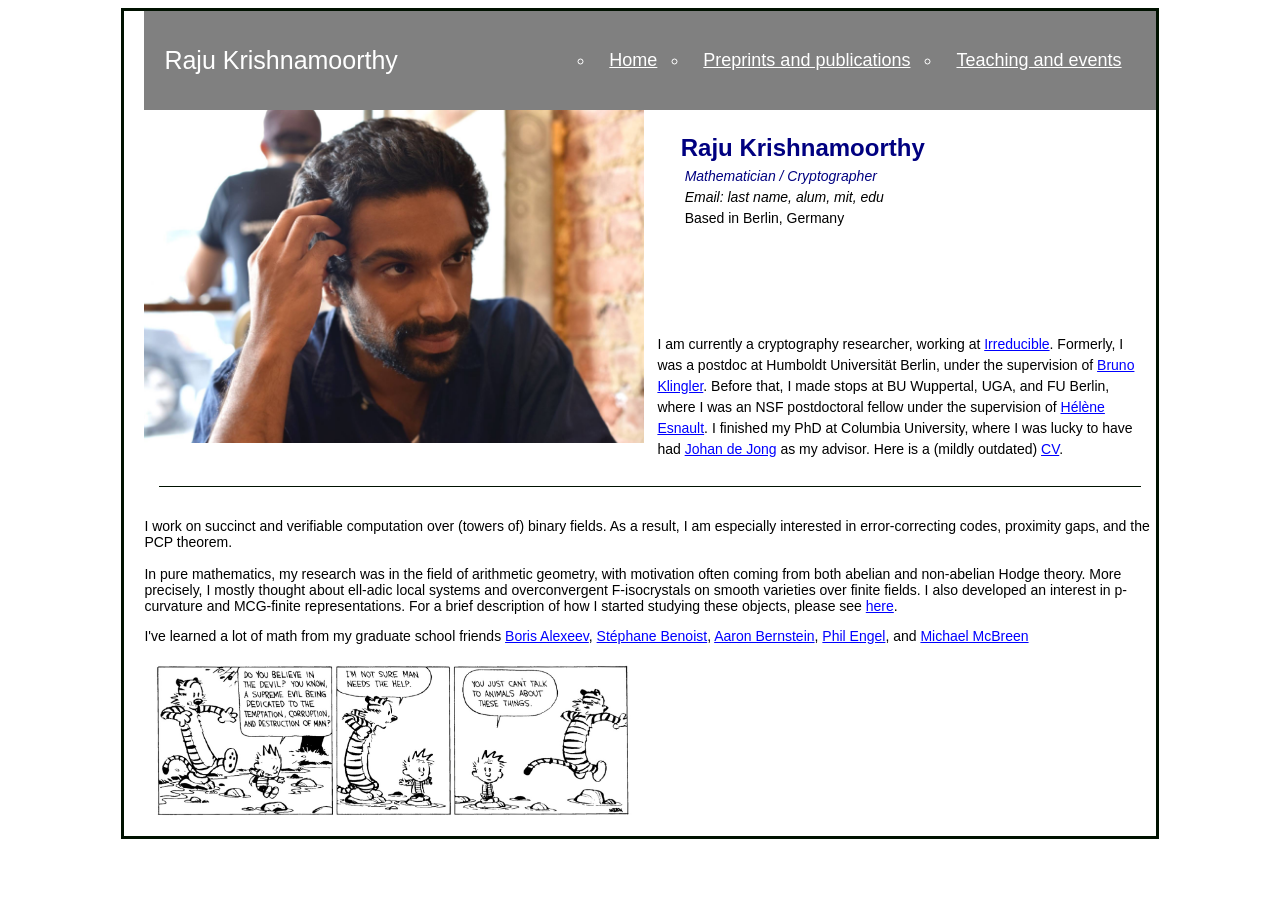
==== index.html @ 1766d027 "minor modifications to index.html" ====
<!DOCTYPE HTML PUBLIC "-//W3C//DTD HTML 4.01 Transitional//EN">
<html><head>
    
     <style type="text/css">
　　 <!--
　　 a:link { text-decoration: none;color: blue}
　　 a:active { text-decoration:blink}
　　 a:hover { text-decoration:underline;color: blue} 
　　 a:visited { text-decoration: none;color: green}

　　 -－> 
　　 </style>

<title>Raju Krishnamoorthy's homepage</title>
<!-- link to main stylesheet -->
    <link rel="stylesheet" type="text/css" href="main.css">
    
    <style>
	 
p.a {
    font-style: normal;
}

p.b {
    font-style: italic;
}

p.c {
    font-style: oblique;
}
</style>

<style>
  .visi1 { visibility:"visible" }
  .visi2 { visibility:"hidden" }
  .disp1 { display:"block" }
  .disp2 { display:"none" }

.div_show
{
display:block;
margin-top:5px;
margin-left:5px;
margin-bottom:5px;
margin-right:80px;
padding:8px;
background:#EFF5E0;
border:solid 1px #c3c3c3;

}
.div_hide
{
display:none;
}
</style>

<script language="javaScript">
function showHideText1()
{
if (document.getElementById("div_text1").className == "div_hide")
{
document.getElementById("div_text1").className = "div_show";
document.getElementById("my_text1").innerText = "[-]";
}
else
{

document.getElementById("div_text1").className = "div_hide";
document.getElementById("my_text1").innerText = "[+]";
}
}
</script>

<script language="javaScript">
function showHideText2()
{
if (document.getElementById("div_text2").className == "div_hide")
{
document.getElementById("div_text2").className = "div_show";
document.getElementById("my_text2").innerText = "[-]";
}
else
{

document.getElementById("div_text2").className = "div_hide";
document.getElementById("my_text2").innerText = "[+]";
}
}
</script>

<script language="javaScript">
function showHideText3()
{
if (document.getElementById("div_text3").className == "div_hide")
{
document.getElementById("div_text3").className = "div_show";
document.getElementById("my_text3").innerText = "[-]";
}
else
{

document.getElementById("div_text3").className = "div_hide";
document.getElementById("my_text3").innerText = "[+]";
}
}
</script>

<script language="javaScript">
function showHideText4()
{
if (document.getElementById("div_text4").className == "div_hide")
{
document.getElementById("div_text4").className = "div_show";
document.getElementById("my_text4").innerText = "[-]";
}
else
{

document.getElementById("div_text4").className = "div_hide";
document.getElementById("my_text4").innerText = "[+]";
}
}
</script>

<script language="javaScript">
function showHideText5()
{
if (document.getElementById("div_text5").className == "div_hide")
{
document.getElementById("div_text5").className = "div_show";
document.getElementById("my_text5").innerText = "[-]";
}
else
{

document.getElementById("div_text5").className = "div_hide";
document.getElementById("my_text5").innerText = "[+]";
}
}
</script>

<script language="javaScript">
function showHideText6()
{
if (document.getElementById("div_text6").className == "div_hide")
{
document.getElementById("div_text6").className = "div_show";
document.getElementById("my_text6").innerText = "[-]";
}
else
{

document.getElementById("div_text6").className = "div_hide";
document.getElementById("my_text6").innerText = "[+]";
}
}
</script>

<script language="javaScript">
function showHideText7()
{
if (document.getElementById("div_text7").className == "div_hide")
{
document.getElementById("div_text7").className = "div_show";
document.getElementById("my_text7").innerText = "[-]";
}
else
{

document.getElementById("div_text7").className = "div_hide";
document.getElementById("my_text7").innerText = "[+]";
}
}
</script>

<script language="javaScript">
function showHideText8()
{
if (document.getElementById("div_text8").className == "div_hide")
{
document.getElementById("div_text8").className = "div_show";
document.getElementById("my_text8").innerText = "[-]";
}
else
{

document.getElementById("div_text8").className = "div_hide";
document.getElementById("my_text8").innerText = "[+]";
}
}
</script>

<script language="javaScript">
function showHideText9()
{
if (document.getElementById("div_text9").className == "div_hide")
{
document.getElementById("div_text9").className = "div_show";
document.getElementById("my_text9").innerText = "[-]";
}
else
{

document.getElementById("div_text9").className = "div_hide";
document.getElementById("my_text9").innerText = "[+]";
}
}
</script>

<script language="javaScript">
function showHideText10()
{
if (document.getElementById("div_text10").className == "div_hide")
{
document.getElementById("div_text10").className = "div_show";
document.getElementById("my_text10").innerText = "[-]";
}
else
{

document.getElementById("div_text10").className = "div_hide";
document.getElementById("my_text10").innerText = "[+]";
}
}
</script>


<script language="javaScript">
function showHideText11()
{
if (document.getElementById("div_text11").className == "div_hide")
{
document.getElementById("div_text11").className = "div_show";
document.getElementById("my_text11").innerText = "[-]";
}
else
{

document.getElementById("div_text11").className = "div_hide";
document.getElementById("my_text11").innerText = "[+]";
}
}
</script>


<script language="javaScript">
function showHideText12()
{
if (document.getElementById("div_text12").className == "div_hide")
{
document.getElementById("div_text12").className = "div_show";
document.getElementById("my_text12").innerText = "[-]";
}
else
{

document.getElementById("div_text12").className = "div_hide";
document.getElementById("my_text12").innerText = "[+]";
}
}
</script>


<script language="javaScript">
function showHideText13()
{
if (document.getElementById("div_text13").className == "div_hide")
{
document.getElementById("div_text13").className = "div_show";
document.getElementById("my_text13").innerText = "[-]";
}
else
{

document.getElementById("div_text13").className = "div_hide";
document.getElementById("my_text13").innerText = "[+]";
}
}
</script>
  
<script language="javaScript">
function showHideText14()
{
if (document.getElementById("div_text14").className == "div_hide")
{
document.getElementById("div_text14").className = "div_show";
document.getElementById("my_text14").innerText = "[-]";
}
else
{

document.getElementById("div_text14").className = "div_hide";
document.getElementById("my_text14").innerText = "[+]";
}
}
</script>
    
      
<script language="javaScript">
function showHideText15()
{
if (document.getElementById("div_text15").className == "div_hide")
{
document.getElementById("div_text15").className = "div_show";
document.getElementById("my_text15").innerText = "[-]";
}
else
{

document.getElementById("div_text15").className = "div_hide";
document.getElementById("my_text15").innerText = "[+]";
}
}
</script>

<!--
function toggle(abs_tr) {
  var e = document.getElementById('abs-'+abs_tr);
  document.status = e.style.display;
  if(e.style.display == 'none') {
    e.style.display = 'table-row';
  } else {
    e.style.display = 'none';
  }
}
//-->

</head>



  <!-- Main body -->

<div id="main">
<!--
<div id="top-banner">
  Raju Krishnamoorthy
</div>--!>
    <nav class="navbar">
     <!-- LOGO -->
     <div class="logo">Raju Krishnamoorthy</div>
     <!-- NAVIGATION MENU -->
     <ul class="nav-links">
       <!-- USING CHECKBOX HACK --><!--
       <input type="checkbox" id="checkbox_toggle" />
       <label for="checkbox_toggle" class="hamburger">&#9776;</label>--!>
       <!-- NAVIGATION MENUS -->
       <div class="menu">

         <li><a href="index.html">Home</a></li>
         <li><a href="math_research/math_research.html">Preprints and publications</a></li>
	<li><a href="teaching/teaching.html">Teaching and events</a></li>

       </div>
     </ul>
   </nav>
<img src="raju.jpg"style="padding-right:10px;" align="left" width="500"/>

<div class="address">
&nbsp;&nbsp;&nbsp;&nbsp;&nbsp;  <b><font size=5px;
    face=Helvetica, color=#000080>Raju Krishnamoorthy</font></b> <br></b>
&nbsp;&nbsp;&nbsp;&nbsp;&nbsp;&nbsp;  <i><font color=#000080>Mathematician / Cryptographer</font></i><br>
&nbsp;&nbsp;&nbsp;&nbsp;&nbsp;&nbsp;  <i>Email: last name, alum, mit, edu </i><br>
&nbsp;&nbsp;&nbsp;&nbsp;&nbsp;&nbsp;  Based in Berlin, Germany<br><br>
<br><br><br><br>
I am currently a cryptography researcher, working at <a href = "https://www.irreducible.com/">Irreducible</a>. Formerly, I was a postdoc at Humboldt Universit&auml;t Berlin, under the supervision of <a href = "https://www.math.hu-berlin.de/~klingleb/">Bruno Klingler</a>. Before that, I made stops at BU Wuppertal, UGA, and FU Berlin, where I was an NSF postdoctoral fellow under the supervision of <a href="http://www.mi.fu-berlin.de/users/esnault/">H&eacute;l&egrave;ne Esnault</a>.  I finished my PhD at Columbia University, where I was lucky to have had <a href="http://www.math.columbia.edu/~dejong">Johan de Jong</a> as my advisor. Here is a (mildly outdated) <a href="biographicalsketch.pdf">CV</a>.<br />

	 <br>

</div>
<br>
I work on succinct and verifiable computation over (towers of) binary fields. As a result, I am especially interested in error-correcting codes, proximity gaps, and the PCP theorem. <br><br>In pure mathematics, my research was in the field of arithmetic geometry, with motivation often coming from both abelian and non-abelian Hodge theory. More precisely, I  mostly thought about ell-adic local systems and overconvergent F-isocrystals on smooth varieties over finite fields. I also developed an interest in p-curvature and MCG-finite representations. For a brief description of how I started studying these objects, please see <a href = "math_research/math_research_origin.html">here</a>.</p>

<p>

I've learned a lot of math from my graduate school friends <a href = "https://borisalexeev.com/">Boris Alexeev</a>, <a href="http://math.mit.edu/~sbenoist/">St&eacute;phane Benoist</a>, <a href="https://aaronbernstein.cs.rutgers.edu/">Aaron Bernstein</a>, <a href="http://www.math.harvard.edu/~engel/">Phil Engel</a>, and <a href="https://sites.google.com/view/mmcbreen/home">Michael McBreen</a><br />


<p>
	<img  src="calvin.jpg" width="500" /></p>

</div>

</html>
---- main.css ----
a {
    text-decoration: underline;
    color: blue;
}


/* classes */

.maintext {
    font-size: 14px;
    font-family: 'BitStream Vera Sans', 'Lucida Grande', Verdana, Geneva, Lucida, Arial, Helvetica, sans-serif;
}



.address {
    margin-left: 15px;
    margin-top: 15px;
    margin-bottom: 15px;
    margin-right: 15px;
    border-bottom: 1px solid #001100;
    padding: 5px;   
    line-height: 1.5;
}
.brief_description {
    margin-left: 15px;
    margin-top: 15px;
    margin-bottom: 15px;
    margin-right: 15px;
    border-bottom: 1px solid #001100;
    padding-left: 20px;
    line-height: 1.5;
}

.padding {
    padding: 10px;
}
  
h3 {
  margin-left: 5px;
}


#main {
    border: 3px solid #001100;
    align: center;
    width: 80%;
    padding-left: 20px;
    margin-top: 5px;
    margin-left: auto;
    margin-right: auto;
    font-size: 14px;
    font-family: 'BitStream Vera Sans', 'Lucida Grande', Verdana, Geneva, Lucida, Arial, Helvetica, sans-serif;
	background: linear-gradient(0deg, rgba(255, 255, 255, 0.7), rgba(255, 255, 255, 0.7)), url("vert_cyl.png");
	background-repeat: no-repeat;
	background-position: center bottom; 
	background-size: contain;
}



#top-banner {
    background: #F7F7F7;
    padding: 5px;
    border-bottom: 1px solid #001100;
    font-size: 25px;
    color: #990000;
    font-family: 'BitStream Vera Serif Bold', Georgia, 'Times New Roman', Times, serif;
    text-align: center;
}


#bodytext {
    padding: 10px;
}

#side {
    padding: 10px;
    float: right;
    width: 260px;
    background: #ffffff;
}

#links {
    padding: 10px; 
}


/* NAVBAR STYLING STARTS */
.navbar {
 display: flex;
 align-items: center;
 justify-content: space-between;
 padding: 20px;
 background-color: gray;
 color: #fff;

}


.nav-links a {
 color: #fff;
}
 ul {
  list-style-type: circle;
}
 ul.a {
  list-style-type: none;
}
/* LOGO */
.logo {
 font-size: 25px;
}
/* NAVBAR MENU */
.menu {
 display: flex;
 gap: 1em;
 font-size: 18px;
}
.menu li:hover {
 background-color: #0000FF;
 border-radius: 5px;
 transition: 0.3s ease;
}
.menu li {
 padding: 5px 14px;
}
/* DROPDOWN MENU */
.services {
 position: relative; 
}
.dropdown {
 background-color: rgb(1, 139, 139);
 padding: 1em 0;
 position: absolute; /*WITH RESPECT TO PARENT*/
 display: none;
 border-radius: 8px;
 top: 35px;
}
.dropdown li + li {
 margin-top: 10px;
}
.dropdown li {
 padding: 0.5em 1em;
 width: 8em;
 text-align: center;
}
.dropdown li:hover {
 background-color: #4c9e9e;
}
.services:hover .dropdown {
 display: block;
}
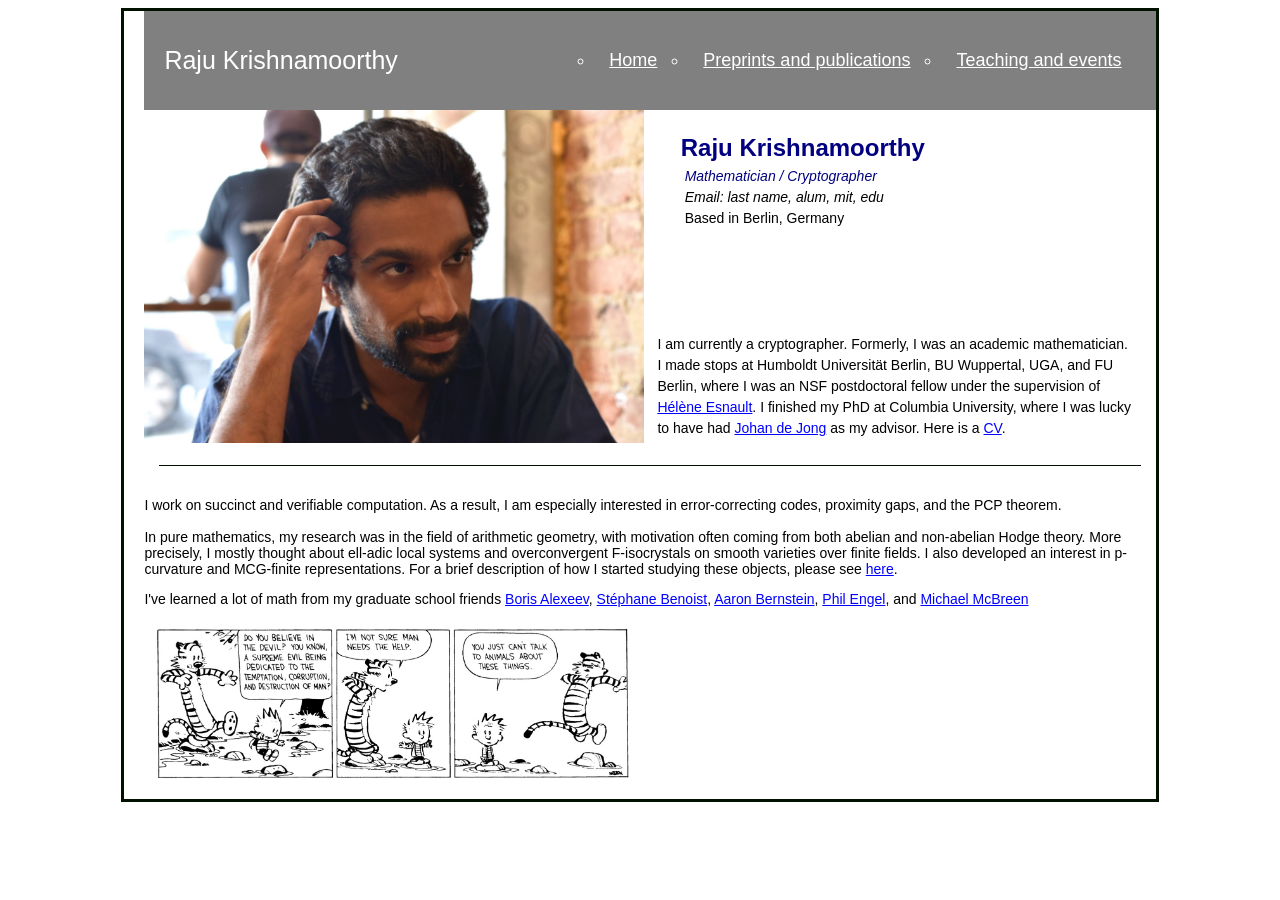
==== commit 317b7089: "updated job and cv stuff" ====
--- a/index.html
+++ b/index.html
@@ -1,320 +1,298 @@
-
 <!DOCTYPE HTML PUBLIC "-//W3C//DTD HTML 4.01 Transitional//EN">
-<html><head>
-    
-     <style type="text/css">
-　　 <!--
-　　 a:link { text-decoration: none;color: blue}
-　　 a:active { text-decoration:blink}
-　　 a:hover { text-decoration:underline;color: blue} 
-　　 a:visited { text-decoration: none;color: green}
-
-　　 -－> 
-　　 </style>
-
-<title>Raju Krishnamoorthy's homepage</title>
-<!-- link to main stylesheet -->
-    <link rel="stylesheet" type="text/css" href="main.css">
-    
-    <style>
-	 
-p.a {
-    font-style: normal;
-}
-
-p.b {
-    font-style: italic;
-}
-
-p.c {
-    font-style: oblique;
-}
-</style>
-
-<style>
-  .visi1 { visibility:"visible" }
-  .visi2 { visibility:"hidden" }
-  .disp1 { display:"block" }
-  .disp2 { display:"none" }
-
-.div_show
-{
-display:block;
-margin-top:5px;
-margin-left:5px;
-margin-bottom:5px;
-margin-right:80px;
-padding:8px;
-background:#EFF5E0;
-border:solid 1px #c3c3c3;
-
-}
-.div_hide
-{
-display:none;
-}
-</style>
-
-<script language="javaScript">
-function showHideText1()
-{
-if (document.getElementById("div_text1").className == "div_hide")
-{
-document.getElementById("div_text1").className = "div_show";
-document.getElementById("my_text1").innerText = "[-]";
-}
-else
-{
-
-document.getElementById("div_text1").className = "div_hide";
-document.getElementById("my_text1").innerText = "[+]";
-}
-}
-</script>
-
-<script language="javaScript">
-function showHideText2()
-{
-if (document.getElementById("div_text2").className == "div_hide")
-{
-document.getElementById("div_text2").className = "div_show";
-document.getElementById("my_text2").innerText = "[-]";
-}
-else
-{
-
-document.getElementById("div_text2").className = "div_hide";
-document.getElementById("my_text2").innerText = "[+]";
-}
-}
-</script>
-
-<script language="javaScript">
-function showHideText3()
-{
-if (document.getElementById("div_text3").className == "div_hide")
-{
-document.getElementById("div_text3").className = "div_show";
-document.getElementById("my_text3").innerText = "[-]";
-}
-else
-{
-
-document.getElementById("div_text3").className = "div_hide";
-document.getElementById("my_text3").innerText = "[+]";
-}
-}
-</script>
-
-<script language="javaScript">
-function showHideText4()
-{
-if (document.getElementById("div_text4").className == "div_hide")
-{
-document.getElementById("div_text4").className = "div_show";
-document.getElementById("my_text4").innerText = "[-]";
-}
-else
-{
-
-document.getElementById("div_text4").className = "div_hide";
-document.getElementById("my_text4").innerText = "[+]";
-}
-}
-</script>
-
-<script language="javaScript">
-function showHideText5()
-{
-if (document.getElementById("div_text5").className == "div_hide")
-{
-document.getElementById("div_text5").className = "div_show";
-document.getElementById("my_text5").innerText = "[-]";
-}
-else
-{
-
-document.getElementById("div_text5").className = "div_hide";
-document.getElementById("my_text5").innerText = "[+]";
-}
-}
-</script>
-
-<script language="javaScript">
-function showHideText6()
-{
-if (document.getElementById("div_text6").className == "div_hide")
-{
-document.getElementById("div_text6").className = "div_show";
-document.getElementById("my_text6").innerText = "[-]";
-}
-else
-{
-
-document.getElementById("div_text6").className = "div_hide";
-document.getElementById("my_text6").innerText = "[+]";
-}
-}
-</script>
-
-<script language="javaScript">
-function showHideText7()
-{
-if (document.getElementById("div_text7").className == "div_hide")
-{
-document.getElementById("div_text7").className = "div_show";
-document.getElementById("my_text7").innerText = "[-]";
-}
-else
-{
-
-document.getElementById("div_text7").className = "div_hide";
-document.getElementById("my_text7").innerText = "[+]";
-}
-}
-</script>
-
-<script language="javaScript">
-function showHideText8()
-{
-if (document.getElementById("div_text8").className == "div_hide")
-{
-document.getElementById("div_text8").className = "div_show";
-document.getElementById("my_text8").innerText = "[-]";
-}
-else
-{
-
-document.getElementById("div_text8").className = "div_hide";
-document.getElementById("my_text8").innerText = "[+]";
-}
-}
-</script>
-
-<script language="javaScript">
-function showHideText9()
-{
-if (document.getElementById("div_text9").className == "div_hide")
-{
-document.getElementById("div_text9").className = "div_show";
-document.getElementById("my_text9").innerText = "[-]";
-}
-else
-{
-
-document.getElementById("div_text9").className = "div_hide";
-document.getElementById("my_text9").innerText = "[+]";
-}
-}
-</script>
-
-<script language="javaScript">
-function showHideText10()
-{
-if (document.getElementById("div_text10").className == "div_hide")
-{
-document.getElementById("div_text10").className = "div_show";
-document.getElementById("my_text10").innerText = "[-]";
-}
-else
-{
-
-document.getElementById("div_text10").className = "div_hide";
-document.getElementById("my_text10").innerText = "[+]";
-}
-}
-</script>
-
-
-<script language="javaScript">
-function showHideText11()
-{
-if (document.getElementById("div_text11").className == "div_hide")
-{
-document.getElementById("div_text11").className = "div_show";
-document.getElementById("my_text11").innerText = "[-]";
-}
-else
-{
-
-document.getElementById("div_text11").className = "div_hide";
-document.getElementById("my_text11").innerText = "[+]";
-}
-}
-</script>
-
-
-<script language="javaScript">
-function showHideText12()
-{
-if (document.getElementById("div_text12").className == "div_hide")
-{
-document.getElementById("div_text12").className = "div_show";
-document.getElementById("my_text12").innerText = "[-]";
-}
-else
-{
-
-document.getElementById("div_text12").className = "div_hide";
-document.getElementById("my_text12").innerText = "[+]";
-}
-}
-</script>
-
-
-<script language="javaScript">
-function showHideText13()
-{
-if (document.getElementById("div_text13").className == "div_hide")
-{
-document.getElementById("div_text13").className = "div_show";
-document.getElementById("my_text13").innerText = "[-]";
-}
-else
-{
-
-document.getElementById("div_text13").className = "div_hide";
-document.getElementById("my_text13").innerText = "[+]";
-}
-}
-</script>
-  
-<script language="javaScript">
-function showHideText14()
-{
-if (document.getElementById("div_text14").className == "div_hide")
-{
-document.getElementById("div_text14").className = "div_show";
-document.getElementById("my_text14").innerText = "[-]";
-}
-else
-{
-
-document.getElementById("div_text14").className = "div_hide";
-document.getElementById("my_text14").innerText = "[+]";
-}
-}
-</script>
-    
-      
-<script language="javaScript">
-function showHideText15()
-{
-if (document.getElementById("div_text15").className == "div_hide")
-{
-document.getElementById("div_text15").className = "div_show";
-document.getElementById("my_text15").innerText = "[-]";
-}
-else
-{
-
-document.getElementById("div_text15").className = "div_hide";
-document.getElementById("my_text15").innerText = "[+]";
-}
-}
-</script>
-
-<!--
+<html>
+
+<head>
+
+  <style type="text/css">
+    < !-- a:link {
+      text-decoration: none;
+      color: blue
+    }
+
+    a:active {
+      text-decoration: blink
+    }
+
+    a:hover {
+      text-decoration: underline;
+      color: blue
+    }
+
+    a:visited {
+      text-decoration: none;
+      color: green
+    }
+
+    -－>
+  </style>
+
+  <title>Raju Krishnamoorthy's homepage</title>
+  <!-- link to main stylesheet -->
+  <link rel="stylesheet" type="text/css" href="main.css">
+
+  <style>
+    p.a {
+      font-style: normal;
+    }
+
+    p.b {
+      font-style: italic;
+    }
+
+    p.c {
+      font-style: oblique;
+    }
+  </style>
+
+  <style>
+    .visi1 {
+      visibility: "visible"
+    }
+
+    .visi2 {
+      visibility: "hidden"
+    }
+
+    .disp1 {
+      display: "block"
+    }
+
+    .disp2 {
+      display: "none"
+    }
+
+    .div_show {
+      display: block;
+      margin-top: 5px;
+      margin-left: 5px;
+      margin-bottom: 5px;
+      margin-right: 80px;
+      padding: 8px;
+      background: #EFF5E0;
+      border: solid 1px #c3c3c3;
+
+    }
+
+    .div_hide {
+      display: none;
+    }
+  </style>
+
+  <script language="javaScript">
+    function showHideText1() {
+      if (document.getElementById("div_text1").className == "div_hide") {
+        document.getElementById("div_text1").className = "div_show";
+        document.getElementById("my_text1").innerText = "[-]";
+      }
+      else {
+
+        document.getElementById("div_text1").className = "div_hide";
+        document.getElementById("my_text1").innerText = "[+]";
+      }
+    }
+  </script>
+
+  <script language="javaScript">
+    function showHideText2() {
+      if (document.getElementById("div_text2").className == "div_hide") {
+        document.getElementById("div_text2").className = "div_show";
+        document.getElementById("my_text2").innerText = "[-]";
+      }
+      else {
+
+        document.getElementById("div_text2").className = "div_hide";
+        document.getElementById("my_text2").innerText = "[+]";
+      }
+    }
+  </script>
+
+  <script language="javaScript">
+    function showHideText3() {
+      if (document.getElementById("div_text3").className == "div_hide") {
+        document.getElementById("div_text3").className = "div_show";
+        document.getElementById("my_text3").innerText = "[-]";
+      }
+      else {
+
+        document.getElementById("div_text3").className = "div_hide";
+        document.getElementById("my_text3").innerText = "[+]";
+      }
+    }
+  </script>
+
+  <script language="javaScript">
+    function showHideText4() {
+      if (document.getElementById("div_text4").className == "div_hide") {
+        document.getElementById("div_text4").className = "div_show";
+        document.getElementById("my_text4").innerText = "[-]";
+      }
+      else {
+
+        document.getElementById("div_text4").className = "div_hide";
+        document.getElementById("my_text4").innerText = "[+]";
+      }
+    }
+  </script>
+
+  <script language="javaScript">
+    function showHideText5() {
+      if (document.getElementById("div_text5").className == "div_hide") {
+        document.getElementById("div_text5").className = "div_show";
+        document.getElementById("my_text5").innerText = "[-]";
+      }
+      else {
+
+        document.getElementById("div_text5").className = "div_hide";
+        document.getElementById("my_text5").innerText = "[+]";
+      }
+    }
+  </script>
+
+  <script language="javaScript">
+    function showHideText6() {
+      if (document.getElementById("div_text6").className == "div_hide") {
+        document.getElementById("div_text6").className = "div_show";
+        document.getElementById("my_text6").innerText = "[-]";
+      }
+      else {
+
+        document.getElementById("div_text6").className = "div_hide";
+        document.getElementById("my_text6").innerText = "[+]";
+      }
+    }
+  </script>
+
+  <script language="javaScript">
+    function showHideText7() {
+      if (document.getElementById("div_text7").className == "div_hide") {
+        document.getElementById("div_text7").className = "div_show";
+        document.getElementById("my_text7").innerText = "[-]";
+      }
+      else {
+
+        document.getElementById("div_text7").className = "div_hide";
+        document.getElementById("my_text7").innerText = "[+]";
+      }
+    }
+  </script>
+
+  <script language="javaScript">
+    function showHideText8() {
+      if (document.getElementById("div_text8").className == "div_hide") {
+        document.getElementById("div_text8").className = "div_show";
+        document.getElementById("my_text8").innerText = "[-]";
+      }
+      else {
+
+        document.getElementById("div_text8").className = "div_hide";
+        document.getElementById("my_text8").innerText = "[+]";
+      }
+    }
+  </script>
+
+  <script language="javaScript">
+    function showHideText9() {
+      if (document.getElementById("div_text9").className == "div_hide") {
+        document.getElementById("div_text9").className = "div_show";
+        document.getElementById("my_text9").innerText = "[-]";
+      }
+      else {
+
+        document.getElementById("div_text9").className = "div_hide";
+        document.getElementById("my_text9").innerText = "[+]";
+      }
+    }
+  </script>
+
+  <script language="javaScript">
+    function showHideText10() {
+      if (document.getElementById("div_text10").className == "div_hide") {
+        document.getElementById("div_text10").className = "div_show";
+        document.getElementById("my_text10").innerText = "[-]";
+      }
+      else {
+
+        document.getElementById("div_text10").className = "div_hide";
+        document.getElementById("my_text10").innerText = "[+]";
+      }
+    }
+  </script>
+
+
+  <script language="javaScript">
+    function showHideText11() {
+      if (document.getElementById("div_text11").className == "div_hide") {
+        document.getElementById("div_text11").className = "div_show";
+        document.getElementById("my_text11").innerText = "[-]";
+      }
+      else {
+
+        document.getElementById("div_text11").className = "div_hide";
+        document.getElementById("my_text11").innerText = "[+]";
+      }
+    }
+  </script>
+
+
+  <script language="javaScript">
+    function showHideText12() {
+      if (document.getElementById("div_text12").className == "div_hide") {
+        document.getElementById("div_text12").className = "div_show";
+        document.getElementById("my_text12").innerText = "[-]";
+      }
+      else {
+
+        document.getElementById("div_text12").className = "div_hide";
+        document.getElementById("my_text12").innerText = "[+]";
+      }
+    }
+  </script>
+
+
+  <script language="javaScript">
+    function showHideText13() {
+      if (document.getElementById("div_text13").className == "div_hide") {
+        document.getElementById("div_text13").className = "div_show";
+        document.getElementById("my_text13").innerText = "[-]";
+      }
+      else {
+
+        document.getElementById("div_text13").className = "div_hide";
+        document.getElementById("my_text13").innerText = "[+]";
+      }
+    }
+  </script>
+
+  <script language="javaScript">
+    function showHideText14() {
+      if (document.getElementById("div_text14").className == "div_hide") {
+        document.getElementById("div_text14").className = "div_show";
+        document.getElementById("my_text14").innerText = "[-]";
+      }
+      else {
+
+        document.getElementById("div_text14").className = "div_hide";
+        document.getElementById("my_text14").innerText = "[+]";
+      }
+    }
+  </script>
+
+
+  <script language="javaScript">
+    function showHideText15() {
+      if (document.getElementById("div_text15").className == "div_hide") {
+        document.getElementById("div_text15").className = "div_show";
+        document.getElementById("my_text15").innerText = "[-]";
+      }
+      else {
+
+        document.getElementById("div_text15").className = "div_hide";
+        document.getElementById("my_text15").innerText = "[+]";
+      }
+    }
+  </script>
+
+  <!--
 function toggle(abs_tr) {
   var e = document.getElementById('abs-'+abs_tr);
   document.status = e.style.display;
@@ -330,57 +308,73 @@
 
 
 
-  <!-- Main body -->
+<!-- Main body -->
 
 <div id="main">
-<!--
+  <!--
 <div id="top-banner">
   Raju Krishnamoorthy
 </div>--!>
     <nav class="navbar">
      <!-- LOGO -->
-     <div class="logo">Raju Krishnamoorthy</div>
-     <!-- NAVIGATION MENU -->
-     <ul class="nav-links">
-       <!-- USING CHECKBOX HACK --><!--
+  <div class="logo">Raju Krishnamoorthy</div>
+  <!-- NAVIGATION MENU -->
+  <ul class="nav-links">
+    <!-- USING CHECKBOX HACK --><!--
        <input type="checkbox" id="checkbox_toggle" />
        <label for="checkbox_toggle" class="hamburger">&#9776;</label>--!>
        <!-- NAVIGATION MENUS -->
-       <div class="menu">
-
-         <li><a href="index.html">Home</a></li>
-         <li><a href="math_research/math_research.html">Preprints and publications</a></li>
-	<li><a href="teaching/teaching.html">Teaching and events</a></li>
-
-       </div>
-     </ul>
-   </nav>
-<img src="raju.jpg"style="padding-right:10px;" align="left" width="500"/>
-
-<div class="address">
-&nbsp;&nbsp;&nbsp;&nbsp;&nbsp;  <b><font size=5px;
-    face=Helvetica, color=#000080>Raju Krishnamoorthy</font></b> <br></b>
-&nbsp;&nbsp;&nbsp;&nbsp;&nbsp;&nbsp;  <i><font color=#000080>Mathematician / Cryptographer</font></i><br>
-&nbsp;&nbsp;&nbsp;&nbsp;&nbsp;&nbsp;  <i>Email: last name, alum, mit, edu </i><br>
-&nbsp;&nbsp;&nbsp;&nbsp;&nbsp;&nbsp;  Based in Berlin, Germany<br><br>
-<br><br><br><br>
-I am currently a cryptography researcher, working at <a href = "https://www.irreducible.com/">Irreducible</a>. Formerly, I was a postdoc at Humboldt Universit&auml;t Berlin, under the supervision of <a href = "https://www.math.hu-berlin.de/~klingleb/">Bruno Klingler</a>. Before that, I made stops at BU Wuppertal, UGA, and FU Berlin, where I was an NSF postdoctoral fellow under the supervision of <a href="http://www.mi.fu-berlin.de/users/esnault/">H&eacute;l&egrave;ne Esnault</a>.  I finished my PhD at Columbia University, where I was lucky to have had <a href="http://www.math.columbia.edu/~dejong">Johan de Jong</a> as my advisor. Here is a (mildly outdated) <a href="biographicalsketch.pdf">CV</a>.<br />
-
-	 <br>
+    <div class="menu">
+
+      <li><a href="index.html">Home</a></li>
+      <li><a href="math_research/math_research.html">Preprints and publications</a></li>
+      <li><a href="teaching/teaching.html">Teaching and events</a></li>
+
+    </div>
+  </ul>
+  </nav>
+  <img src="raju.jpg" style="padding-right:10px;" align="left" width="500" />
+
+  <div class="address">
+    &nbsp;&nbsp;&nbsp;&nbsp;&nbsp; <b>
+      <font size=5px; face=Helvetica, color=#000080>Raju Krishnamoorthy</font>
+    </b> <br></b>
+    &nbsp;&nbsp;&nbsp;&nbsp;&nbsp;&nbsp; <i>
+      <font color=#000080>Mathematician / Cryptographer</font>
+    </i><br>
+    &nbsp;&nbsp;&nbsp;&nbsp;&nbsp;&nbsp; <i>Email: last name, alum, mit, edu </i><br>
+    &nbsp;&nbsp;&nbsp;&nbsp;&nbsp;&nbsp; Based in Berlin, Germany<br><br>
+    <br><br><br><br>
+    I am currently a cryptographer. Formerly, I was an academic mathematician. I made stops at Humboldt Universit&auml;t
+    Berlin, BU Wuppertal, UGA, and FU Berlin, where I was an NSF postdoctoral fellow under the supervision of <a
+      href="http://www.mi.fu-berlin.de/users/esnault/">H&eacute;l&egrave;ne Esnault</a>. I finished my PhD at Columbia
+    University, where I was lucky to have had <a href="http://www.math.columbia.edu/~dejong">Johan de Jong</a> as my
+    advisor. Here is a <a href="biographical_sketch.pdf">CV</a>.<br />
+
+    <br>
+
+  </div>
+  <br>
+  I work on succinct and verifiable computation. As a result, I am especially interested in error-correcting codes,
+  proximity gaps, and the PCP theorem. <br><br>In pure mathematics, my research was in the field of arithmetic geometry,
+  with motivation often coming from both abelian and non-abelian Hodge theory. More precisely, I mostly thought about
+  ell-adic local systems and overconvergent F-isocrystals on smooth varieties over finite fields. I also developed an
+  interest in p-curvature and MCG-finite representations. For a brief description of how I started studying these
+  objects, please see <a href="math_research/math_research_origin.html">here</a>.</p>
+
+  <p>
+
+    I've learned a lot of math from my graduate school friends <a href="https://borisalexeev.com/">Boris Alexeev</a>, <a
+      href="http://math.mit.edu/~sbenoist/">St&eacute;phane Benoist</a>, <a
+      href="https://aaronbernstein.cs.rutgers.edu/">Aaron Bernstein</a>, <a
+      href="http://www.math.harvard.edu/~engel/">Phil Engel</a>, and <a
+      href="https://sites.google.com/view/mmcbreen/home">Michael McBreen</a><br />
+
+
+  <p>
+    <img src="calvin.jpg" width="500" />
+  </p>
 
 </div>
-<br>
-I work on succinct and verifiable computation over (towers of) binary fields. As a result, I am especially interested in error-correcting codes, proximity gaps, and the PCP theorem. <br><br>In pure mathematics, my research was in the field of arithmetic geometry, with motivation often coming from both abelian and non-abelian Hodge theory. More precisely, I  mostly thought about ell-adic local systems and overconvergent F-isocrystals on smooth varieties over finite fields. I also developed an interest in p-curvature and MCG-finite representations. For a brief description of how I started studying these objects, please see <a href = "math_research/math_research_origin.html">here</a>.</p>
-
-<p>
-
-I've learned a lot of math from my graduate school friends <a href = "https://borisalexeev.com/">Boris Alexeev</a>, <a href="http://math.mit.edu/~sbenoist/">St&eacute;phane Benoist</a>, <a href="https://aaronbernstein.cs.rutgers.edu/">Aaron Bernstein</a>, <a href="http://www.math.harvard.edu/~engel/">Phil Engel</a>, and <a href="https://sites.google.com/view/mmcbreen/home">Michael McBreen</a><br />
-
-
-<p>
-	<img  src="calvin.jpg" width="500" /></p>
-
-</div>
-
-</html>
-
+
+</html>
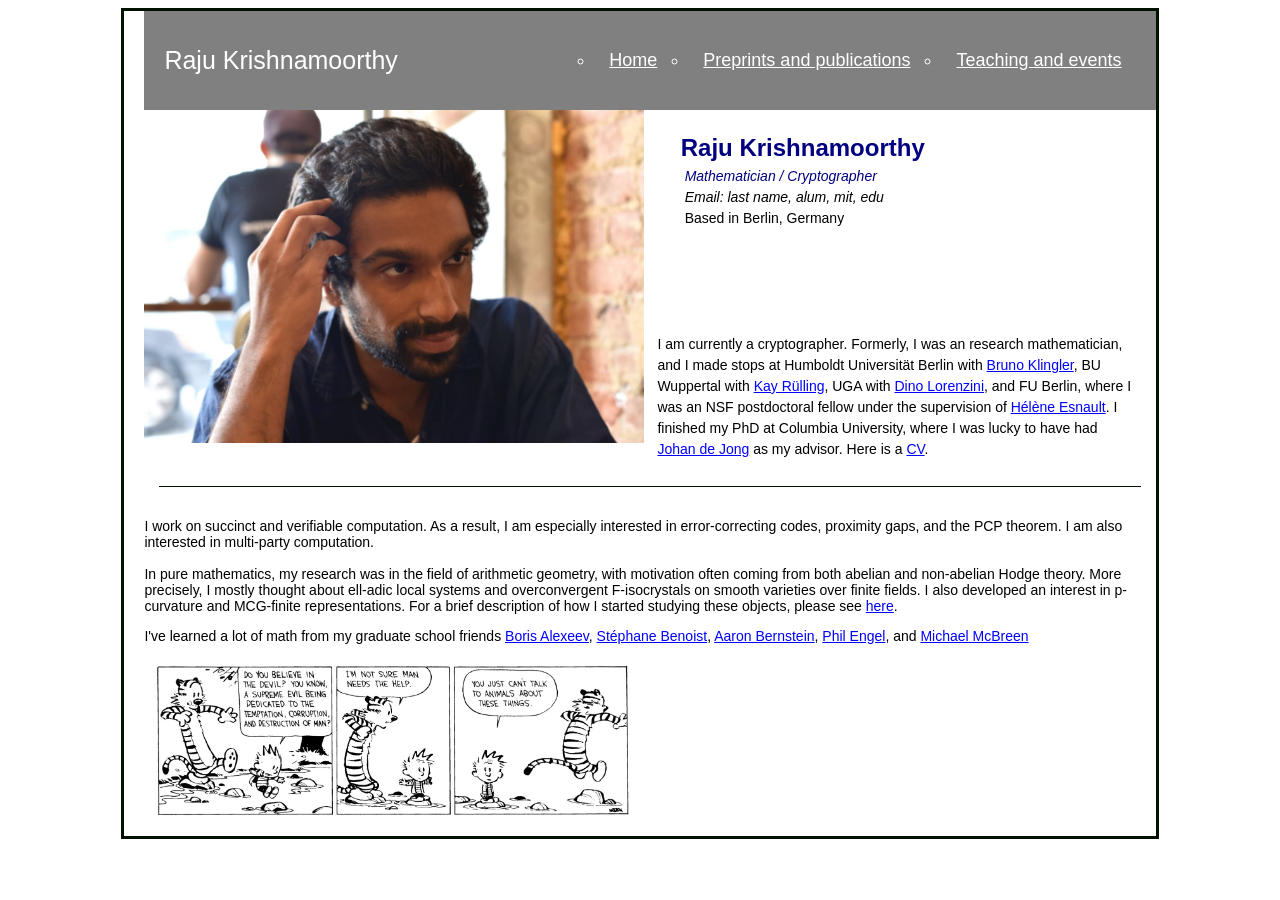
==== commit 536ba297: "cosmetic changes, added notes on ring switching to the notes" ====
--- a/index.html
+++ b/index.html
@@ -345,9 +345,13 @@
     &nbsp;&nbsp;&nbsp;&nbsp;&nbsp;&nbsp; <i>Email: last name, alum, mit, edu </i><br>
     &nbsp;&nbsp;&nbsp;&nbsp;&nbsp;&nbsp; Based in Berlin, Germany<br><br>
     <br><br><br><br>
-    I am currently a cryptographer. Formerly, I was an academic mathematician. I made stops at Humboldt Universit&auml;t
-    Berlin, BU Wuppertal, UGA, and FU Berlin, where I was an NSF postdoctoral fellow under the supervision of <a
-      href="http://www.mi.fu-berlin.de/users/esnault/">H&eacute;l&egrave;ne Esnault</a>. I finished my PhD at Columbia
+    I am currently a cryptographer. Formerly, I was an research mathematician, and I made stops at Humboldt
+    Universit&auml;t
+    Berlin with <a href="https://www.math.hu-berlin.de/~klingleb/">Bruno Klingler</a>, BU Wuppertal with <a
+      href="http://www2.math.uni-wuppertal.de/~ruelling/">Kay Rülling</a>, UGA with <a
+      href="http://alpha.math.uga.edu/~lorenz/">Dino Lorenzini</a>, and FU Berlin, where I was an NSF postdoctoral
+    fellow under the supervision of <a href="http://www.mi.fu-berlin.de/users/esnault/">H&eacute;l&egrave;ne
+      Esnault</a>. I finished my PhD at Columbia
     University, where I was lucky to have had <a href="http://www.math.columbia.edu/~dejong">Johan de Jong</a> as my
     advisor. Here is a <a href="biographical_sketch.pdf">CV</a>.<br />
 
@@ -356,7 +360,8 @@
   </div>
   <br>
   I work on succinct and verifiable computation. As a result, I am especially interested in error-correcting codes,
-  proximity gaps, and the PCP theorem. <br><br>In pure mathematics, my research was in the field of arithmetic geometry,
+  proximity gaps, and the PCP theorem. I am also interested in multi-party computation.<br><br>In pure mathematics, my
+  research was in the field of arithmetic geometry,
   with motivation often coming from both abelian and non-abelian Hodge theory. More precisely, I mostly thought about
   ell-adic local systems and overconvergent F-isocrystals on smooth varieties over finite fields. I also developed an
   interest in p-curvature and MCG-finite representations. For a brief description of how I started studying these
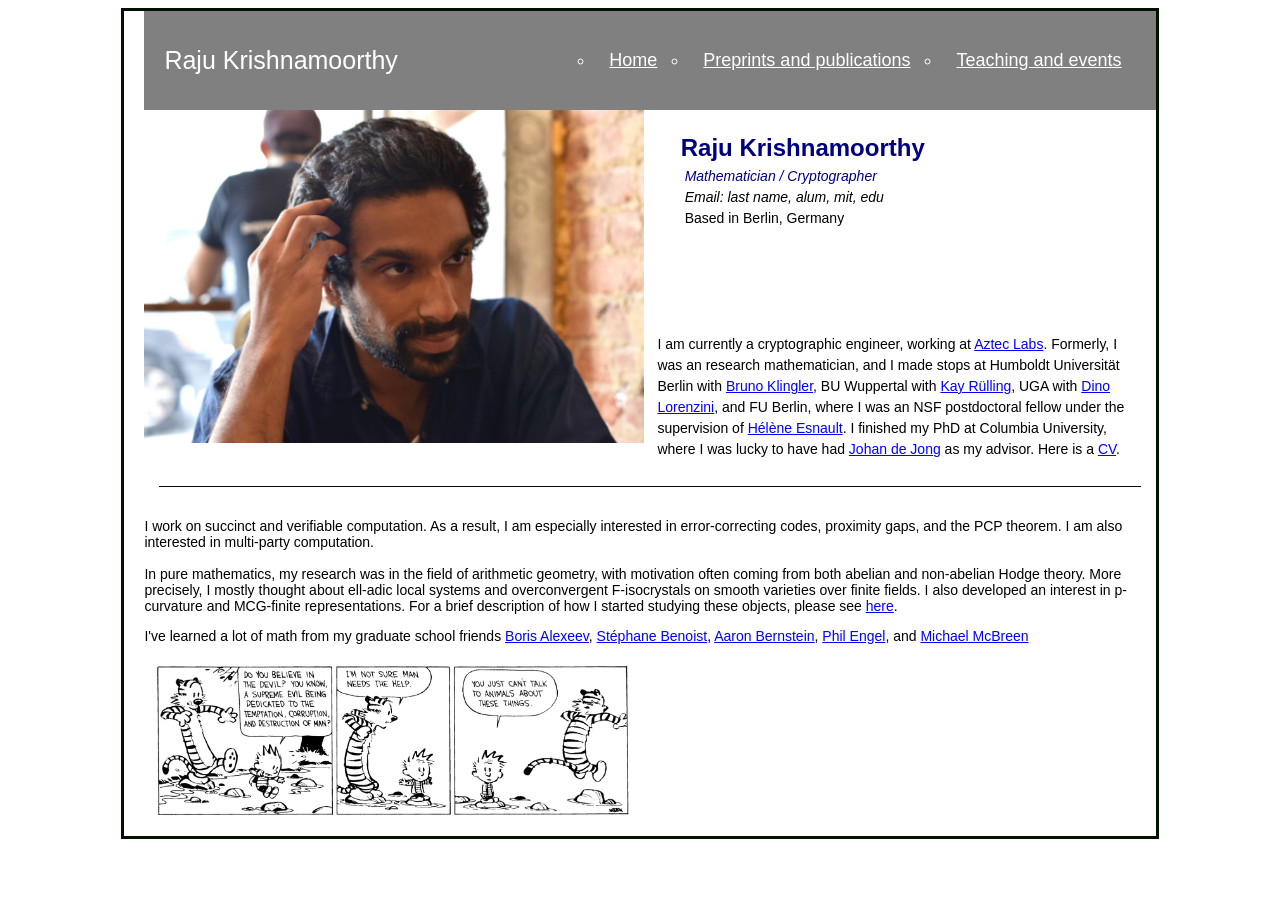
==== commit 4bd8b235: "updated CV" ====
--- a/index.html
+++ b/index.html
@@ -345,7 +345,7 @@
     &nbsp;&nbsp;&nbsp;&nbsp;&nbsp;&nbsp; <i>Email: last name, alum, mit, edu </i><br>
     &nbsp;&nbsp;&nbsp;&nbsp;&nbsp;&nbsp; Based in Berlin, Germany<br><br>
     <br><br><br><br>
-    I am currently a cryptographer. Formerly, I was an research mathematician, and I made stops at Humboldt
+    I am currently a cryptographic engineer, working at <a href = "https://aztec.network/">Aztec Labs</a>. Formerly, I was an research mathematician, and I made stops at Humboldt
     Universit&auml;t
     Berlin with <a href="https://www.math.hu-berlin.de/~klingleb/">Bruno Klingler</a>, BU Wuppertal with <a
       href="http://www2.math.uni-wuppertal.de/~ruelling/">Kay Rülling</a>, UGA with <a
@@ -353,7 +353,7 @@
     fellow under the supervision of <a href="http://www.mi.fu-berlin.de/users/esnault/">H&eacute;l&egrave;ne
       Esnault</a>. I finished my PhD at Columbia
     University, where I was lucky to have had <a href="http://www.math.columbia.edu/~dejong">Johan de Jong</a> as my
-    advisor. Here is a <a href="biographical_sketch.pdf">CV</a>.<br />
+    advisor. Here is a <a href="Professional_CV.pdf">CV</a>.<br />
 
     <br>
 
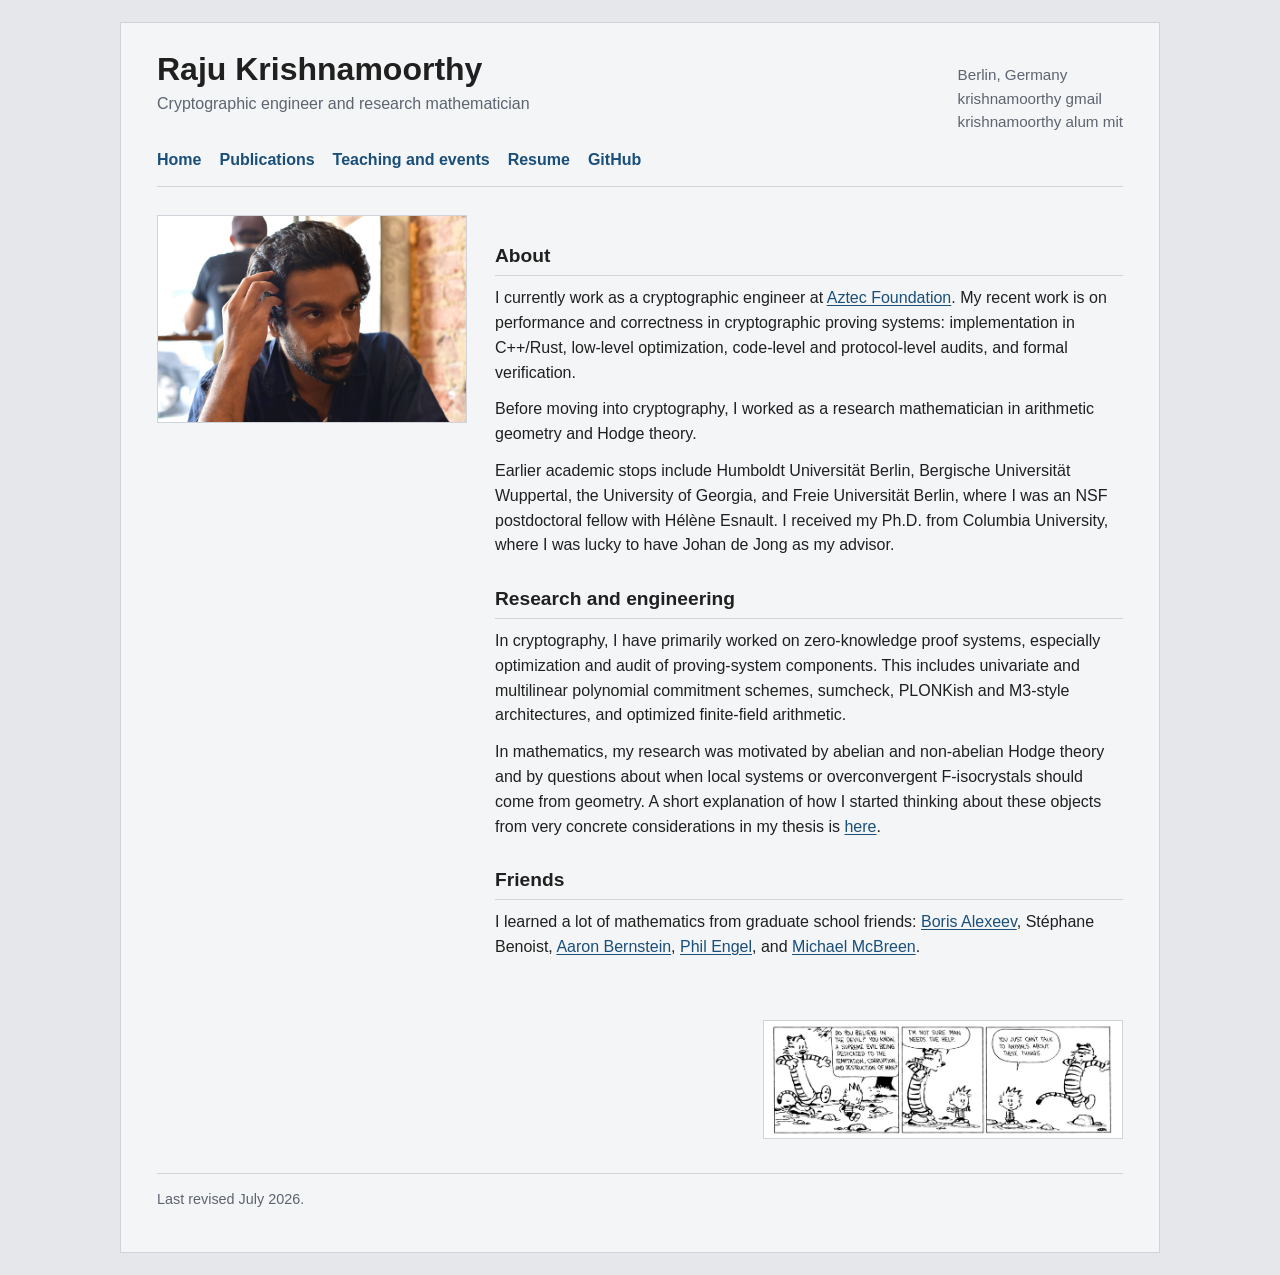
==== commit d6213972: "Simplify personal website" ====
--- a/index.html
+++ b/index.html
@@ -1,385 +1,98 @@
-<!DOCTYPE HTML PUBLIC "-//W3C//DTD HTML 4.01 Transitional//EN">
-<html>
+<!doctype html>
+<html lang="en">
+<head>
+  <meta charset="utf-8">
+  <meta name="viewport" content="width=device-width, initial-scale=1">
+  <title>Raju Krishnamoorthy</title>
+  <link rel="stylesheet" href="main.css">
+</head>
+<body>
+  <main class="site">
+    <header class="site-header">
+      <div class="brand">
+        <div>
+          <h1>Raju Krishnamoorthy</h1>
+          <p class="subtitle">Cryptographic engineer and research mathematician</p>
+        </div>
+        <div class="contact">
+          Berlin, Germany<br>
+          krishnamoorthy gmail<br>
+          krishnamoorthy alum mit
+        </div>
+      </div>
+      <nav class="nav" aria-label="Main navigation">
+        <a href="index.html">Home</a>
+        <a href="math_research/math_research.html">Publications</a>
+        <a href="teaching/teaching.html">Teaching and events</a>
+        <a href="Professional_CV.pdf">Resume</a>
+        <a href="https://github.com/notnotraju">GitHub</a>
+      </nav>
+    </header>
 
-<head>
+    <section class="hero">
+      <div>
+        <img class="portrait" src="raju.jpg" alt="Raju Krishnamoorthy">
+      </div>
 
-  <style type="text/css">
-    < !-- a:link {
-      text-decoration: none;
-      color: blue
-    }
+      <div>
+        <section>
+          <h2>About</h2>
+          <p>
+            I currently work as a cryptographic engineer at
+            <a href="https://aztec.network/">Aztec Foundation</a>. My recent work is on
+            performance and correctness in cryptographic proving systems:
+            implementation in C++/Rust, low-level optimization, code-level and protocol-level audits, and formal verification.
+          </p>
+          <p>
+            Before moving into cryptography, I worked as a research mathematician in
+            arithmetic geometry and Hodge theory.
+          </p>
+          <p>
+            Earlier academic stops include Humboldt Universität Berlin, Bergische
+            Universität Wuppertal, the University of Georgia, and Freie
+            Universität Berlin, where I was an NSF postdoctoral fellow with
+            Hélène Esnault. I received my Ph.D. from Columbia University, where I was
+            lucky to have Johan de Jong as my advisor.
+          </p>
+        </section>
 
-    a:active {
-      text-decoration: blink
-    }
+        <section>
+          <h2>Research and engineering</h2>
+          <p>
+            In cryptography, I have primarily worked on zero-knowledge proof systems, especially optimization and audit
+            of proving-system components. This includes univariate and multilinear polynomial commitment schemes,
+            sumcheck, PLONKish and M3-style architectures, and optimized finite-field arithmetic.
+          </p>
+          <p>
+            In mathematics, my research was motivated by abelian and non-abelian
+            Hodge theory and by questions about when local systems or
+            overconvergent F-isocrystals should come from geometry. A short
+            explanation of how I started thinking about these objects from very concrete considerations in my thesis is
+            <a href="math_research/math_research_origin.html">here</a>.
+          </p>
+        </section>
 
-    a:hover {
-      text-decoration: underline;
-      color: blue
-    }
+        <section>
+          <h2>Friends</h2>
+          <p>
+            I learned a lot of mathematics from graduate school friends:
+            <a href="https://borisalexeev.com/">Boris Alexeev</a>,
+            Stéphane Benoist,
+            <a href="https://wp.nyu.edu/tandonschoolofengineering-aaronbernstein/">Aaron Bernstein</a>,
+            <a href="https://philip-engel.github.io/">Phil Engel</a>, and
+            <a href="https://sites.google.com/view/mmcbreen/home">Michael McBreen</a>.
+          </p>
+        </section>
+      </div>
+    </section>
 
-    a:visited {
-      text-decoration: none;
-      color: green
-    }
+    <div class="footer-comic">
+      <img class="comic" src="calvin.jpg" alt="Calvin and Hobbes comic">
+    </div>
 
-    -－>
-  </style>
-
-  <title>Raju Krishnamoorthy's homepage</title>
-  <!-- link to main stylesheet -->
-  <link rel="stylesheet" type="text/css" href="main.css">
-
-  <style>
-    p.a {
-      font-style: normal;
-    }
-
-    p.b {
-      font-style: italic;
-    }
-
-    p.c {
-      font-style: oblique;
-    }
-  </style>
-
-  <style>
-    .visi1 {
-      visibility: "visible"
-    }
-
-    .visi2 {
-      visibility: "hidden"
-    }
-
-    .disp1 {
-      display: "block"
-    }
-
-    .disp2 {
-      display: "none"
-    }
-
-    .div_show {
-      display: block;
-      margin-top: 5px;
-      margin-left: 5px;
-      margin-bottom: 5px;
-      margin-right: 80px;
-      padding: 8px;
-      background: #EFF5E0;
-      border: solid 1px #c3c3c3;
-
-    }
-
-    .div_hide {
-      display: none;
-    }
-  </style>
-
-  <script language="javaScript">
-    function showHideText1() {
-      if (document.getElementById("div_text1").className == "div_hide") {
-        document.getElementById("div_text1").className = "div_show";
-        document.getElementById("my_text1").innerText = "[-]";
-      }
-      else {
-
-        document.getElementById("div_text1").className = "div_hide";
-        document.getElementById("my_text1").innerText = "[+]";
-      }
-    }
-  </script>
-
-  <script language="javaScript">
-    function showHideText2() {
-      if (document.getElementById("div_text2").className == "div_hide") {
-        document.getElementById("div_text2").className = "div_show";
-        document.getElementById("my_text2").innerText = "[-]";
-      }
-      else {
-
-        document.getElementById("div_text2").className = "div_hide";
-        document.getElementById("my_text2").innerText = "[+]";
-      }
-    }
-  </script>
-
-  <script language="javaScript">
-    function showHideText3() {
-      if (document.getElementById("div_text3").className == "div_hide") {
-        document.getElementById("div_text3").className = "div_show";
-        document.getElementById("my_text3").innerText = "[-]";
-      }
-      else {
-
-        document.getElementById("div_text3").className = "div_hide";
-        document.getElementById("my_text3").innerText = "[+]";
-      }
-    }
-  </script>
-
-  <script language="javaScript">
-    function showHideText4() {
-      if (document.getElementById("div_text4").className == "div_hide") {
-        document.getElementById("div_text4").className = "div_show";
-        document.getElementById("my_text4").innerText = "[-]";
-      }
-      else {
-
-        document.getElementById("div_text4").className = "div_hide";
-        document.getElementById("my_text4").innerText = "[+]";
-      }
-    }
-  </script>
-
-  <script language="javaScript">
-    function showHideText5() {
-      if (document.getElementById("div_text5").className == "div_hide") {
-        document.getElementById("div_text5").className = "div_show";
-        document.getElementById("my_text5").innerText = "[-]";
-      }
-      else {
-
-        document.getElementById("div_text5").className = "div_hide";
-        document.getElementById("my_text5").innerText = "[+]";
-      }
-    }
-  </script>
-
-  <script language="javaScript">
-    function showHideText6() {
-      if (document.getElementById("div_text6").className == "div_hide") {
-        document.getElementById("div_text6").className = "div_show";
-        document.getElementById("my_text6").innerText = "[-]";
-      }
-      else {
-
-        document.getElementById("div_text6").className = "div_hide";
-        document.getElementById("my_text6").innerText = "[+]";
-      }
-    }
-  </script>
-
-  <script language="javaScript">
-    function showHideText7() {
-      if (document.getElementById("div_text7").className == "div_hide") {
-        document.getElementById("div_text7").className = "div_show";
-        document.getElementById("my_text7").innerText = "[-]";
-      }
-      else {
-
-        document.getElementById("div_text7").className = "div_hide";
-        document.getElementById("my_text7").innerText = "[+]";
-      }
-    }
-  </script>
-
-  <script language="javaScript">
-    function showHideText8() {
-      if (document.getElementById("div_text8").className == "div_hide") {
-        document.getElementById("div_text8").className = "div_show";
-        document.getElementById("my_text8").innerText = "[-]";
-      }
-      else {
-
-        document.getElementById("div_text8").className = "div_hide";
-        document.getElementById("my_text8").innerText = "[+]";
-      }
-    }
-  </script>
-
-  <script language="javaScript">
-    function showHideText9() {
-      if (document.getElementById("div_text9").className == "div_hide") {
-        document.getElementById("div_text9").className = "div_show";
-        document.getElementById("my_text9").innerText = "[-]";
-      }
-      else {
-
-        document.getElementById("div_text9").className = "div_hide";
-        document.getElementById("my_text9").innerText = "[+]";
-      }
-    }
-  </script>
-
-  <script language="javaScript">
-    function showHideText10() {
-      if (document.getElementById("div_text10").className == "div_hide") {
-        document.getElementById("div_text10").className = "div_show";
-        document.getElementById("my_text10").innerText = "[-]";
-      }
-      else {
-
-        document.getElementById("div_text10").className = "div_hide";
-        document.getElementById("my_text10").innerText = "[+]";
-      }
-    }
-  </script>
-
-
-  <script language="javaScript">
-    function showHideText11() {
-      if (document.getElementById("div_text11").className == "div_hide") {
-        document.getElementById("div_text11").className = "div_show";
-        document.getElementById("my_text11").innerText = "[-]";
-      }
-      else {
-
-        document.getElementById("div_text11").className = "div_hide";
-        document.getElementById("my_text11").innerText = "[+]";
-      }
-    }
-  </script>
-
-
-  <script language="javaScript">
-    function showHideText12() {
-      if (document.getElementById("div_text12").className == "div_hide") {
-        document.getElementById("div_text12").className = "div_show";
-        document.getElementById("my_text12").innerText = "[-]";
-      }
-      else {
-
-        document.getElementById("div_text12").className = "div_hide";
-        document.getElementById("my_text12").innerText = "[+]";
-      }
-    }
-  </script>
-
-
-  <script language="javaScript">
-    function showHideText13() {
-      if (document.getElementById("div_text13").className == "div_hide") {
-        document.getElementById("div_text13").className = "div_show";
-        document.getElementById("my_text13").innerText = "[-]";
-      }
-      else {
-
-        document.getElementById("div_text13").className = "div_hide";
-        document.getElementById("my_text13").innerText = "[+]";
-      }
-    }
-  </script>
-
-  <script language="javaScript">
-    function showHideText14() {
-      if (document.getElementById("div_text14").className == "div_hide") {
-        document.getElementById("div_text14").className = "div_show";
-        document.getElementById("my_text14").innerText = "[-]";
-      }
-      else {
-
-        document.getElementById("div_text14").className = "div_hide";
-        document.getElementById("my_text14").innerText = "[+]";
-      }
-    }
-  </script>
-
-
-  <script language="javaScript">
-    function showHideText15() {
-      if (document.getElementById("div_text15").className == "div_hide") {
-        document.getElementById("div_text15").className = "div_show";
-        document.getElementById("my_text15").innerText = "[-]";
-      }
-      else {
-
-        document.getElementById("div_text15").className = "div_hide";
-        document.getElementById("my_text15").innerText = "[+]";
-      }
-    }
-  </script>
-
-  <!--
-function toggle(abs_tr) {
-  var e = document.getElementById('abs-'+abs_tr);
-  document.status = e.style.display;
-  if(e.style.display == 'none') {
-    e.style.display = 'table-row';
-  } else {
-    e.style.display = 'none';
-  }
-}
-//-->
-
-</head>
-
-
-
-<!-- Main body -->
-
-<div id="main">
-  <!--
-<div id="top-banner">
-  Raju Krishnamoorthy
-</div>--!>
-    <nav class="navbar">
-     <!-- LOGO -->
-  <div class="logo">Raju Krishnamoorthy</div>
-  <!-- NAVIGATION MENU -->
-  <ul class="nav-links">
-    <!-- USING CHECKBOX HACK --><!--
-       <input type="checkbox" id="checkbox_toggle" />
-       <label for="checkbox_toggle" class="hamburger">&#9776;</label>--!>
-       <!-- NAVIGATION MENUS -->
-    <div class="menu">
-
-      <li><a href="index.html">Home</a></li>
-      <li><a href="math_research/math_research.html">Preprints and publications</a></li>
-      <li><a href="teaching/teaching.html">Teaching and events</a></li>
-
-    </div>
-  </ul>
-  </nav>
-  <img src="raju.jpg" style="padding-right:10px;" align="left" width="500" />
-
-  <div class="address">
-    &nbsp;&nbsp;&nbsp;&nbsp;&nbsp; <b>
-      <font size=5px; face=Helvetica, color=#000080>Raju Krishnamoorthy</font>
-    </b> <br></b>
-    &nbsp;&nbsp;&nbsp;&nbsp;&nbsp;&nbsp; <i>
-      <font color=#000080>Mathematician / Cryptographer</font>
-    </i><br>
-    &nbsp;&nbsp;&nbsp;&nbsp;&nbsp;&nbsp; <i>Email: last name, alum, mit, edu </i><br>
-    &nbsp;&nbsp;&nbsp;&nbsp;&nbsp;&nbsp; Based in Berlin, Germany<br><br>
-    <br><br><br><br>
-    I am currently a cryptographic engineer, working at <a href = "https://aztec.network/">Aztec Labs</a>. Formerly, I was an research mathematician, and I made stops at Humboldt
-    Universit&auml;t
-    Berlin with <a href="https://www.math.hu-berlin.de/~klingleb/">Bruno Klingler</a>, BU Wuppertal with <a
-      href="http://www2.math.uni-wuppertal.de/~ruelling/">Kay Rülling</a>, UGA with <a
-      href="http://alpha.math.uga.edu/~lorenz/">Dino Lorenzini</a>, and FU Berlin, where I was an NSF postdoctoral
-    fellow under the supervision of <a href="http://www.mi.fu-berlin.de/users/esnault/">H&eacute;l&egrave;ne
-      Esnault</a>. I finished my PhD at Columbia
-    University, where I was lucky to have had <a href="http://www.math.columbia.edu/~dejong">Johan de Jong</a> as my
-    advisor. Here is a <a href="Professional_CV.pdf">CV</a>.<br />
-
-    <br>
-
-  </div>
-  <br>
-  I work on succinct and verifiable computation. As a result, I am especially interested in error-correcting codes,
-  proximity gaps, and the PCP theorem. I am also interested in multi-party computation.<br><br>In pure mathematics, my
-  research was in the field of arithmetic geometry,
-  with motivation often coming from both abelian and non-abelian Hodge theory. More precisely, I mostly thought about
-  ell-adic local systems and overconvergent F-isocrystals on smooth varieties over finite fields. I also developed an
-  interest in p-curvature and MCG-finite representations. For a brief description of how I started studying these
-  objects, please see <a href="math_research/math_research_origin.html">here</a>.</p>
-
-  <p>
-
-    I've learned a lot of math from my graduate school friends <a href="https://borisalexeev.com/">Boris Alexeev</a>, <a
-      href="http://math.mit.edu/~sbenoist/">St&eacute;phane Benoist</a>, <a
-      href="https://aaronbernstein.cs.rutgers.edu/">Aaron Bernstein</a>, <a
-      href="http://www.math.harvard.edu/~engel/">Phil Engel</a>, and <a
-      href="https://sites.google.com/view/mmcbreen/home">Michael McBreen</a><br />
-
-
-  <p>
-    <img src="calvin.jpg" width="500" />
-  </p>
-
-</div>
-
-</html>+    <footer class="footer">
+      Last revised July 2026.
+    </footer>
+  </main>
+</body>
+</html>
--- a/main.css
+++ b/main.css
@@ -1,153 +1,324 @@
+:root {
+  color-scheme: light;
+  --ink: #202020;
+  --muted: #5d6470;
+  --line: #cfd4da;
+  --panel: #ffffff;
+  --paper: #f4f5f6;
+  --page: #e5e7eb;
+  --accent: #194f7a;
+  --accent-soft: #e9f1f7;
+  --max-width: 1040px;
+}
+
+* {
+  box-sizing: border-box;
+}
+
+body {
+  margin: 0;
+  color: var(--ink);
+  background: var(--page);
+  font-family: -apple-system, BlinkMacSystemFont, "Segoe UI", Helvetica, Arial, sans-serif;
+  font-size: 16px;
+  line-height: 1.55;
+  overflow-wrap: break-word;
+}
+
 a {
-    text-decoration: underline;
-    color: blue;
-}
-
-
-/* classes */
-
-.maintext {
-    font-size: 14px;
-    font-family: 'BitStream Vera Sans', 'Lucida Grande', Verdana, Geneva, Lucida, Arial, Helvetica, sans-serif;
-}
-
-
-
-.address {
-    margin-left: 15px;
-    margin-top: 15px;
-    margin-bottom: 15px;
-    margin-right: 15px;
-    border-bottom: 1px solid #001100;
-    padding: 5px;   
-    line-height: 1.5;
-}
-.brief_description {
-    margin-left: 15px;
-    margin-top: 15px;
-    margin-bottom: 15px;
-    margin-right: 15px;
-    border-bottom: 1px solid #001100;
-    padding-left: 20px;
-    line-height: 1.5;
-}
-
-.padding {
-    padding: 10px;
-}
-  
+  color: var(--accent);
+  text-decoration: underline;
+  text-underline-offset: 2px;
+}
+
+a:hover {
+  color: #0d3150;
+}
+
+.site {
+  width: calc(100% - 32px);
+  max-width: var(--max-width);
+  margin: 22px auto;
+  padding: 28px 36px 42px;
+  background: var(--paper);
+  border: 1px solid var(--line);
+}
+
+.site-header {
+  border-bottom: 1px solid var(--line);
+  padding-bottom: 14px;
+  margin-bottom: 28px;
+}
+
+.brand {
+  display: flex;
+  justify-content: space-between;
+  gap: 18px;
+  align-items: baseline;
+  flex-wrap: wrap;
+}
+
+.brand > * {
+  min-width: 0;
+}
+
+.brand h1 {
+  margin: 0;
+  font-size: 2rem;
+  line-height: 1.15;
+  font-weight: 700;
+}
+
+.subtitle {
+  color: var(--muted);
+  margin: 4px 0 0;
+}
+
+.nav {
+  display: flex;
+  flex-wrap: wrap;
+  gap: 12px 18px;
+  margin-top: 14px;
+}
+
+.nav a {
+  text-decoration: none;
+  font-weight: 600;
+}
+
+.hero {
+  display: grid;
+  grid-template-columns: minmax(220px, 310px) 1fr;
+  gap: 28px;
+  align-items: start;
+}
+
+.hero > * {
+  min-width: 0;
+}
+
+.portrait,
+.comic {
+  width: 100%;
+  max-width: 100%;
+  height: auto;
+  display: block;
+  border: 1px solid var(--line);
+}
+
+.portrait {
+  max-width: 310px;
+}
+
+.comic {
+  margin-top: 20px;
+}
+
+.footer-comic {
+  display: flex;
+  justify-content: flex-end;
+  margin: 34px 0 18px;
+}
+
+.footer-comic .comic {
+  max-width: 360px;
+  margin-top: 0;
+}
+
+section {
+  margin: 26px 0;
+}
+
+h2 {
+  font-size: 1.2rem;
+  margin: 0 0 10px;
+  border-bottom: 1px solid var(--line);
+  padding-bottom: 4px;
+}
+
 h3 {
-  margin-left: 5px;
-}
-
-
-#main {
-    border: 3px solid #001100;
-    align: center;
-    width: 80%;
-    padding-left: 20px;
-    margin-top: 5px;
-    margin-left: auto;
-    margin-right: auto;
-    font-size: 14px;
-    font-family: 'BitStream Vera Sans', 'Lucida Grande', Verdana, Geneva, Lucida, Arial, Helvetica, sans-serif;
-	background: linear-gradient(0deg, rgba(255, 255, 255, 0.7), rgba(255, 255, 255, 0.7)), url("vert_cyl.png");
-	background-repeat: no-repeat;
-	background-position: center bottom; 
-	background-size: contain;
-}
-
-
-
-#top-banner {
-    background: #F7F7F7;
-    padding: 5px;
-    border-bottom: 1px solid #001100;
-    font-size: 25px;
-    color: #990000;
-    font-family: 'BitStream Vera Serif Bold', Georgia, 'Times New Roman', Times, serif;
-    text-align: center;
-}
-
-
-#bodytext {
-    padding: 10px;
-}
-
-#side {
-    padding: 10px;
-    float: right;
-    width: 260px;
-    background: #ffffff;
-}
-
-#links {
-    padding: 10px; 
-}
-
-
-/* NAVBAR STYLING STARTS */
-.navbar {
- display: flex;
- align-items: center;
- justify-content: space-between;
- padding: 20px;
- background-color: gray;
- color: #fff;
-
-}
-
-
-.nav-links a {
- color: #fff;
-}
- ul {
-  list-style-type: circle;
-}
- ul.a {
-  list-style-type: none;
-}
-/* LOGO */
-.logo {
- font-size: 25px;
-}
-/* NAVBAR MENU */
-.menu {
- display: flex;
- gap: 1em;
- font-size: 18px;
-}
-.menu li:hover {
- background-color: #0000FF;
- border-radius: 5px;
- transition: 0.3s ease;
-}
-.menu li {
- padding: 5px 14px;
-}
-/* DROPDOWN MENU */
-.services {
- position: relative; 
-}
-.dropdown {
- background-color: rgb(1, 139, 139);
- padding: 1em 0;
- position: absolute; /*WITH RESPECT TO PARENT*/
- display: none;
- border-radius: 8px;
- top: 35px;
-}
-.dropdown li + li {
- margin-top: 10px;
-}
-.dropdown li {
- padding: 0.5em 1em;
- width: 8em;
- text-align: center;
-}
-.dropdown li:hover {
- background-color: #4c9e9e;
-}
-.services:hover .dropdown {
- display: block;
-}
+  font-size: 1rem;
+  margin: 20px 0 8px;
+}
+
+p {
+  margin: 0 0 12px;
+}
+
+ul,
+ol {
+  padding-left: 1.3rem;
+}
+
+li + li {
+  margin-top: 8px;
+}
+
+.contact {
+  color: var(--muted);
+  font-size: 0.95rem;
+}
+
+.link-row {
+  display: flex;
+  flex-wrap: wrap;
+  gap: 8px 14px;
+  margin: 14px 0 0;
+}
+
+.draft-note {
+  background: var(--accent-soft);
+  border-left: 4px solid var(--accent);
+  padding: 12px 14px;
+}
+
+.draft-note p {
+  margin-bottom: 8px;
+}
+
+.paper-list {
+  list-style: none;
+  padding: 0;
+}
+
+.paper {
+  padding: 14px 0;
+  border-bottom: 1px solid var(--line);
+}
+
+.paper-title {
+  font-weight: 700;
+}
+
+.paper-meta {
+  color: var(--muted);
+  margin-top: 3px;
+}
+
+details {
+  margin-top: 8px;
+}
+
+summary {
+  cursor: pointer;
+  color: var(--accent);
+  font-weight: 600;
+}
+
+.abstract {
+  background: var(--panel);
+  border: 1px solid var(--line);
+  padding: 12px;
+  margin-top: 8px;
+}
+
+.compact-list li {
+  margin-top: 4px;
+}
+
+.schedule {
+  width: 100%;
+  border-collapse: collapse;
+  margin: 14px 0 24px;
+  font-size: 0.95rem;
+}
+
+.schedule th,
+.schedule td {
+  border: 1px solid var(--line);
+  padding: 8px 10px;
+  text-align: left;
+  vertical-align: top;
+}
+
+.schedule th {
+  background: var(--panel);
+  font-weight: 700;
+}
+
+.schedule td:first-child,
+.schedule td:nth-child(2) {
+  white-space: nowrap;
+}
+
+.notice {
+  background: var(--panel);
+  border-left: 4px solid var(--accent);
+  padding: 12px 14px;
+}
+
+.footer {
+  margin-top: 34px;
+  padding-top: 14px;
+  border-top: 1px solid var(--line);
+  color: var(--muted);
+  font-size: 0.9rem;
+}
+
+@media (max-width: 720px) {
+  .site {
+    width: calc(100% - 16px);
+    max-width: var(--max-width);
+    margin: 8px auto;
+    border: 1px solid var(--line);
+    padding-left: 16px;
+    padding-right: 16px;
+  }
+
+  .brand {
+    display: block;
+  }
+
+  .subtitle {
+    max-width: 100%;
+  }
+
+  .nav {
+    gap: 10px 16px;
+  }
+
+  .hero {
+    display: block;
+  }
+
+  .portrait {
+    max-width: 100%;
+  }
+
+  .comic {
+    max-width: 100%;
+  }
+
+  .schedule,
+  .schedule thead,
+  .schedule tbody,
+  .schedule tr,
+  .schedule th,
+  .schedule td {
+    display: block;
+  }
+
+  .schedule thead {
+    display: none;
+  }
+
+  .schedule tr {
+    border: 1px solid var(--line);
+    margin-bottom: 12px;
+  }
+
+  .schedule td {
+    border: 0;
+    border-bottom: 1px solid var(--line);
+    white-space: normal;
+  }
+
+  .schedule td:first-child,
+  .schedule td:nth-child(2) {
+    white-space: normal;
+  }
+
+  .schedule td:last-child {
+    border-bottom: 0;
+  }
+}
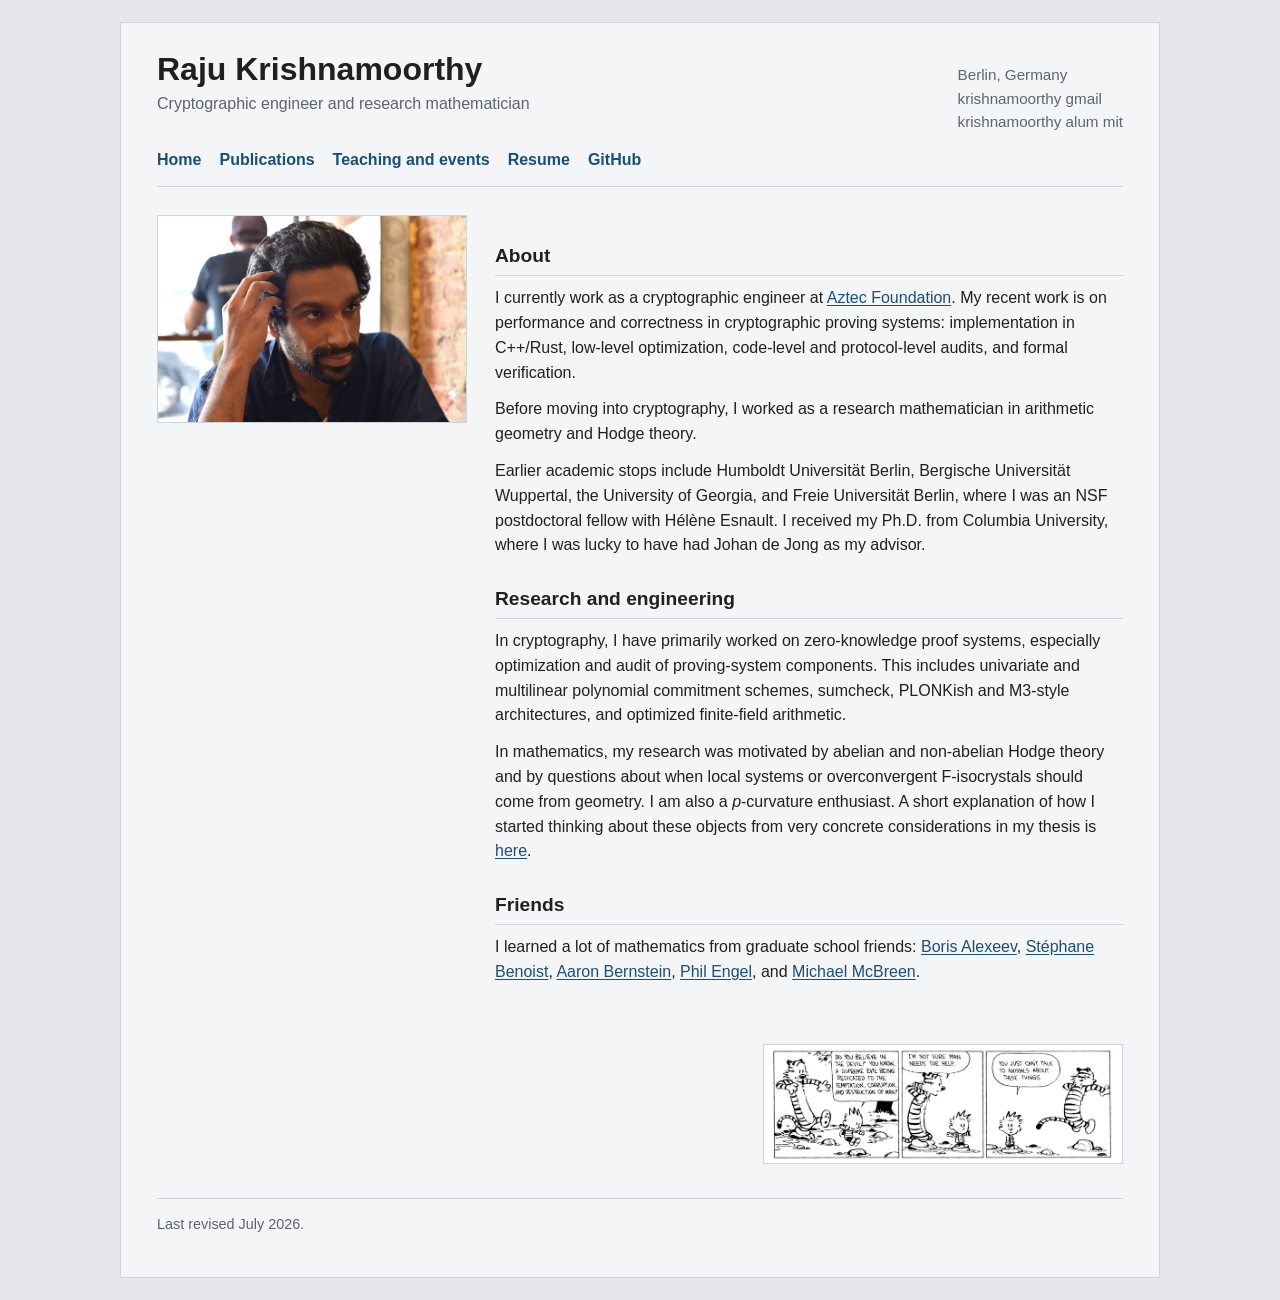
==== commit 87e8aaf8: "Tidy homepage text and links" ====
--- a/index.html
+++ b/index.html
@@ -4,7 +4,7 @@
   <meta charset="utf-8">
   <meta name="viewport" content="width=device-width, initial-scale=1">
   <title>Raju Krishnamoorthy</title>
-  <link rel="stylesheet" href="main.css">
+  <link rel="stylesheet" href="main.css?v=d621397">
 </head>
 <body>
   <main class="site">
@@ -22,7 +22,7 @@
       </div>
       <nav class="nav" aria-label="Main navigation">
         <a href="index.html">Home</a>
-        <a href="math_research/math_research.html">Publications</a>
+        <a href="math_research/math_research.html?v=d621397">Publications</a>
         <a href="teaching/teaching.html">Teaching and events</a>
         <a href="Professional_CV.pdf">Resume</a>
         <a href="https://github.com/notnotraju">GitHub</a>
@@ -52,7 +52,7 @@
             Universität Wuppertal, the University of Georgia, and Freie
             Universität Berlin, where I was an NSF postdoctoral fellow with
             Hélène Esnault. I received my Ph.D. from Columbia University, where I was
-            lucky to have Johan de Jong as my advisor.
+            lucky to have had Johan de Jong as my advisor.
           </p>
         </section>
 
@@ -66,7 +66,8 @@
           <p>
             In mathematics, my research was motivated by abelian and non-abelian
             Hodge theory and by questions about when local systems or
-            overconvergent F-isocrystals should come from geometry. A short
+            overconvergent F-isocrystals should come from geometry. I am also a
+            <em>p</em>-curvature enthusiast. A short
             explanation of how I started thinking about these objects from very concrete considerations in my thesis is
             <a href="math_research/math_research_origin.html">here</a>.
           </p>
@@ -77,7 +78,7 @@
           <p>
             I learned a lot of mathematics from graduate school friends:
             <a href="https://borisalexeev.com/">Boris Alexeev</a>,
-            Stéphane Benoist,
+            <a href="https://insightdialogue.secure.retreat.guru/teacher/stephane-benoist/">Stéphane Benoist</a>,
             <a href="https://wp.nyu.edu/tandonschoolofengineering-aaronbernstein/">Aaron Bernstein</a>,
             <a href="https://philip-engel.github.io/">Phil Engel</a>, and
             <a href="https://sites.google.com/view/mmcbreen/home">Michael McBreen</a>.
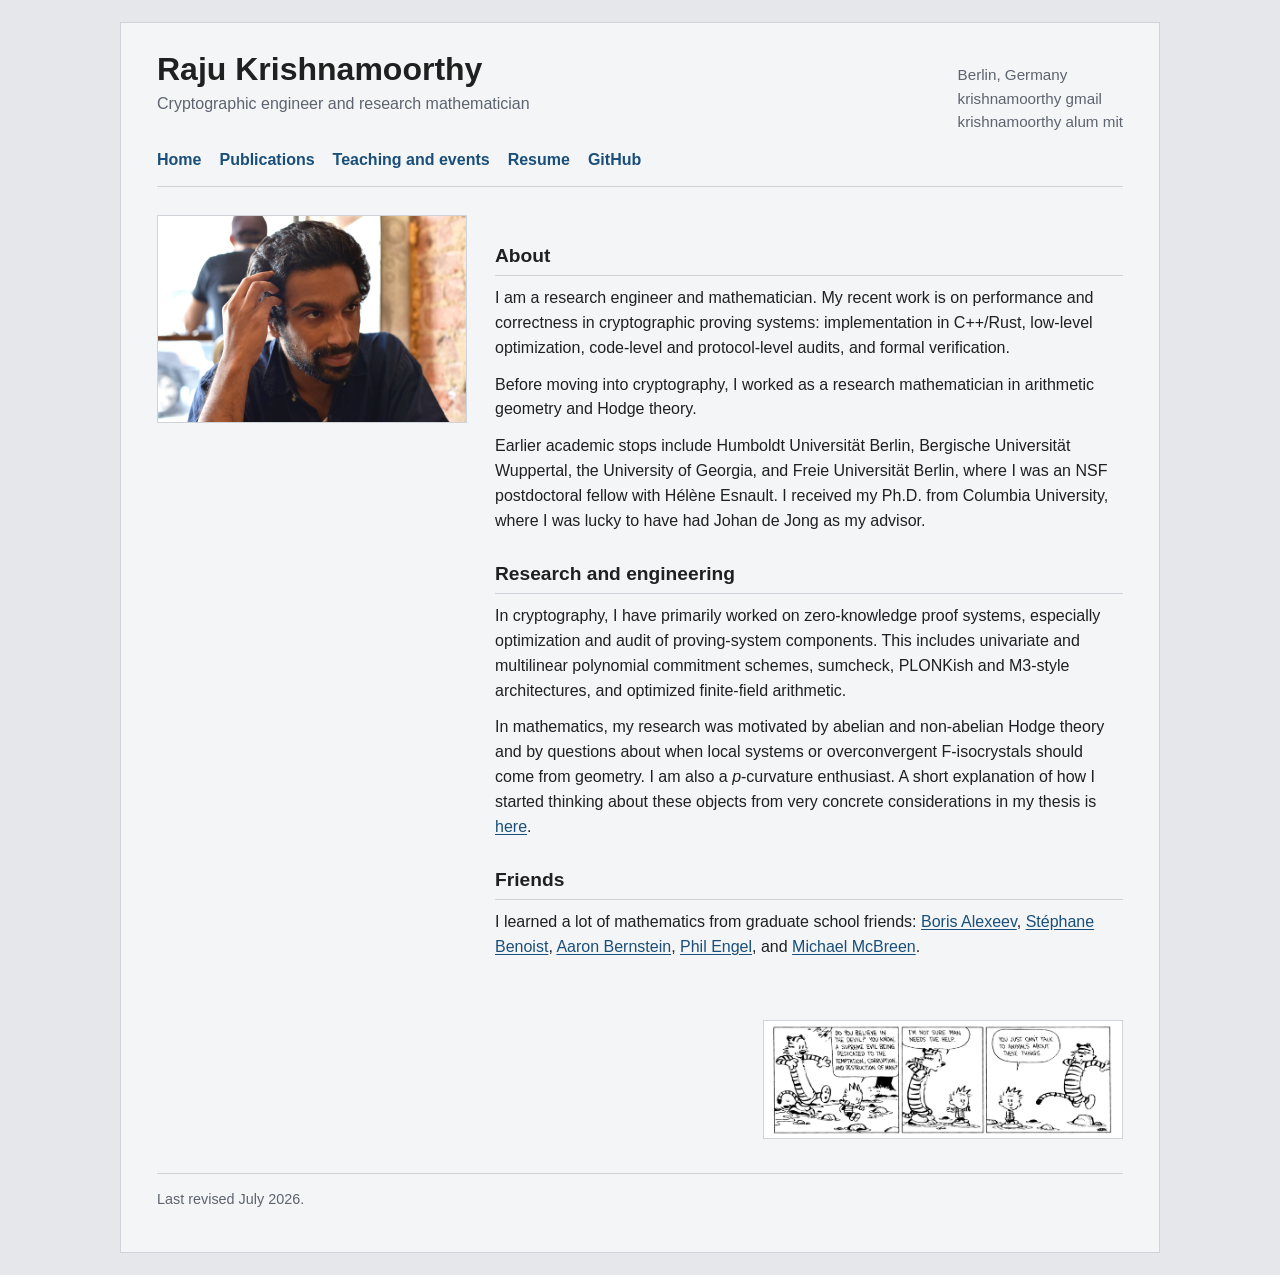
==== commit bd1186dc: "Update bio and replace resume with current one-page version" ====
--- a/index.html
+++ b/index.html
@@ -38,8 +38,7 @@
         <section>
           <h2>About</h2>
           <p>
-            I currently work as a cryptographic engineer at
-            <a href="https://aztec.network/">Aztec Foundation</a>. My recent work is on
+            I am a research engineer and mathematician. My recent work is on
             performance and correctness in cryptographic proving systems:
             implementation in C++/Rust, low-level optimization, code-level and protocol-level audits, and formal verification.
           </p>
